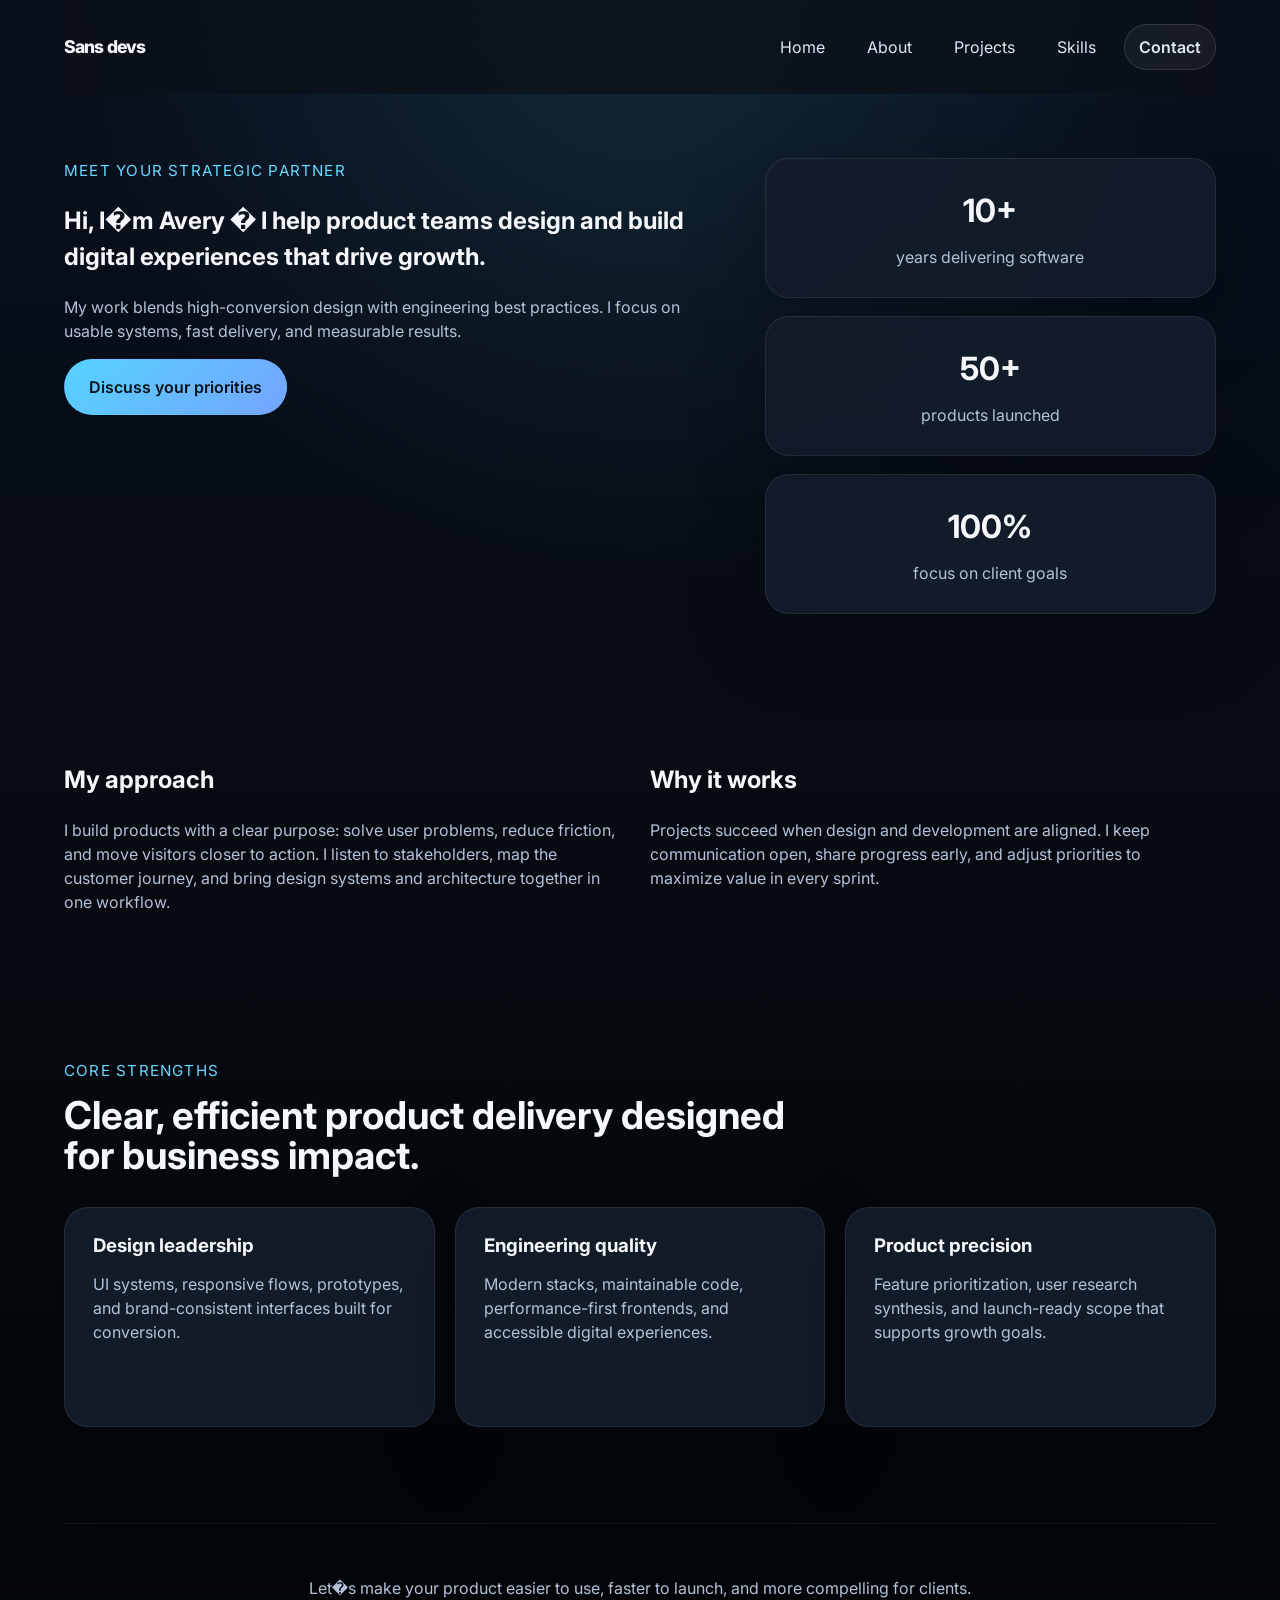
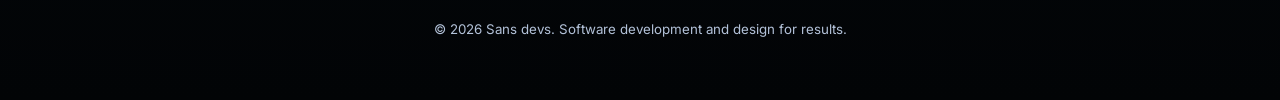
==== about.html @ 4b140a2c "portfolio website" ====
<!DOCTYPE html>
<html lang="en">
<head>
  <meta charset="UTF-8" />
  <meta name="viewport" content="width=device-width, initial-scale=1.0" />
  <title>About | Senior Software Developer & Designer</title>
  <meta name="description" content="About Sans devs, a senior software developer and designer who builds scalable web products and customer-focused digital experiences." />
  <link rel="preconnect" href="https://fonts.googleapis.com" />
  <link rel="preconnect" href="https://fonts.gstatic.com" crossorigin />
  <link href="https://fonts.googleapis.com/css2?family=Inter:wght@400;500;600;700;800&display=swap" rel="stylesheet" />
  <link rel="stylesheet" href="css/main.css" />
</head>
<body>
  <div class="site-shell">
    <header class="site-header">
      <a class="brand" href="index.html">Sans devs</a>
      <button class="nav-toggle" aria-label="Toggle navigation">Menu</button>
      <nav class="site-nav">
        <a href="index.html">Home</a>
        <a href="about.html">About</a>
        <a href="projects.html">Projects</a>
        <a href="skills.html">Skills</a>
        <a href="contact.html" class="button button-secondary">Contact</a>
      </nav>
    </header>

    <main>
      <section class="section about-hero">
        <div>
          <span class="eyebrow">Meet your strategic partner</span>
          <h1>Hi, I�m Avery � I help product teams design and build digital experiences that drive growth.</h1>
          <p>My work blends high-conversion design with engineering best practices. I focus on usable systems, fast delivery, and measurable results.</p>
          <a class="button button-primary" href="contact.html">Discuss your priorities</a>
        </div>
        <div class="about-stats">
          <div>
            <strong>10+</strong>
            <span>years delivering software</span>
          </div>
          <div>
            <strong>50+</strong>
            <span>products launched</span>
          </div>
          <div>
            <strong>100%</strong>
            <span>focus on client goals</span>
          </div>
        </div>
      </section>

      <section class="section narrative">
        <div class="grid grid-2">
          <article>
            <h2>My approach</h2>
            <p>I build products with a clear purpose: solve user problems, reduce friction, and move visitors closer to action. I listen to stakeholders, map the customer journey, and bring design systems and architecture together in one workflow.</p>
          </article>
          <article>
            <h2>Why it works</h2>
            <p>Projects succeed when design and development are aligned. I keep communication open, share progress early, and adjust priorities to maximize value in every sprint.</p>
          </article>
        </div>
      </section>

      <section class="section values">
        <div class="section-heading">
          <span class="eyebrow">Core strengths</span>
          <h2>Clear, efficient product delivery designed for business impact.</h2>
        </div>
        <div class="grid grid-3">
          <article class="value-card">
            <h3>Design leadership</h3>
            <p>UI systems, responsive flows, prototypes, and brand-consistent interfaces built for conversion.</p>
          </article>
          <article class="value-card">
            <h3>Engineering quality</h3>
            <p>Modern stacks, maintainable code, performance-first frontends, and accessible digital experiences.</p>
          </article>
          <article class="value-card">
            <h3>Product precision</h3>
            <p>Feature prioritization, user research synthesis, and launch-ready scope that supports growth goals.</p>
          </article>
        </div>
      </section>
    </main>

    <footer class="site-footer">
      <p>Let�s make your product easier to use, faster to launch, and more compelling for clients.</p>
      <small>&copy; 2026 Sans devs. Software development and design for results.</small>
    </footer>
  </div>
  <script src="js/script.js"></script>
</body>
</html>
---- css/main.css ----
* {
  box-sizing: border-box;
}

html {
  scroll-behavior: smooth;
}

body {
  margin: 0;
  min-height: 100vh;
  background: radial-gradient(circle at top, rgba(107, 215, 255, 0.12), transparent 32%), linear-gradient(180deg, #07101d 0%, #070b12 45%, #020406 100%);
}

img,
svg {
  max-width: 100%;
}

a {
  color: inherit;
  text-decoration: none;
}

button,
input,
textarea {
  font: inherit;
}

button {
  cursor: pointer;
}

html {
  font-family: "Inter", system-ui, sans-serif;
  font-size: 16px;
  line-height: 1.5;
  color: #f5f7fb;
  color-scheme: dark;
}

.hero-copy h1,
.page-hero h1,
.section-heading h2,
.project-case h2,
.service-card h3,
.value-card h3,
.skill-card h3 {
  line-height: 1.05;
}

.hero-copy h1,
.page-hero h1 {
  font-size: clamp(2.5rem, 5vw, 4rem);
  margin: 18px 0 20px;
}

.hero-copy p,
.section h2 + p,
.section p,
.project-case p,
.value-card p,
.skill-card p {
  color: #b3c2d9;
  max-width: 64ch;
}

.eyebrow {
  display: inline-flex;
  align-items: center;
  gap: 0.5rem;
  color: #6bd7ff;
  font-size: 0.95rem;
  letter-spacing: 0.08em;
  text-transform: uppercase;
}

.section-heading h2 {
  font-size: clamp(2rem, 3vw, 2.8rem);
  margin: 12px 0 0;
}

.highlight-copy h2 {
  font-size: clamp(2.1rem, 4vw, 3rem);
  margin: 0 0 18px;
}

.project-card h3,
.project-case .case-meta h2 {
  font-size: 1.4rem;
}

.about-stats strong {
  display: block;
  font-size: 2rem;
  margin-bottom: 10px;
}

.skill-list {
  margin-top: 18px;
  color: #6bd7ff;
  font-size: 0.95rem;
}

.site-shell {
  max-width: 1200px;
  margin: 0 auto;
  padding: 0 24px 48px;
}

.site-header {
  display: flex;
  align-items: center;
  justify-content: space-between;
  gap: 16px;
  padding: 24px 0;
  position: sticky;
  top: 0;
  z-index: 20;
  backdrop-filter: blur(18px);
  background: rgba(11, 16, 24, 0.82);
}

.brand {
  font-weight: 800;
  letter-spacing: -0.05em;
  font-size: 1.1rem;
}

.site-nav {
  display: flex;
  flex-wrap: wrap;
  gap: 14px;
  align-items: center;
}

.nav-toggle {
  display: none;
  border: 1px solid rgba(255, 255, 255, 0.08);
  background: rgba(255, 255, 255, 0.04);
  color: #f5f7fb;
  padding: 0.8rem 1rem;
  border-radius: 999px;
}

.site-nav a {
  color: #dfe8f4;
  padding: 10px 14px;
  border-radius: 999px;
  transition: background 180ms ease, color 180ms ease;
}

.site-nav a:hover,
.site-nav a:focus-visible {
  background: rgba(107, 215, 255, 0.13);
  color: #ffffff;
}

@media (max-width: 768px) {
  .nav-toggle {
    display: inline-flex;
  }
  .site-nav {
    position: absolute;
    top: 100%;
    right: 24px;
    background: rgba(11, 16, 24, 0.95);
    border: 1px solid rgba(255, 255, 255, 0.08);
    border-radius: 12px;
    flex-direction: column;
    padding: 16px;
    display: none;
  }
  .site-nav.active {
    display: flex;
  }
}
@media (max-width: 720px) {
  .site-shell {
    padding: 0 18px 36px;
  }
  .site-header {
    flex-wrap: wrap;
    justify-content: space-between;
  }
  .nav-toggle {
    display: inline-flex;
  }
  .site-nav {
    width: 100%;
    display: none;
    flex-direction: column;
    padding-top: 16px;
  }
  .site-nav.open {
    display: flex;
  }
  .hero-copy h1,
  .page-hero h1,
  .highlight-copy h2,
  .section-heading h2 {
    font-size: clamp(2rem, 7vw, 2.5rem);
  }
  .button {
    width: 50%;
  }
}
.metrics-list,
.grid-3,
.grid-2,
.project-list,
.contact-grid {
  display: grid;
  gap: 20px;
}

.metrics-list {
  grid-template-columns: repeat(3, minmax(120px, 1fr));
}

.metrics-list li,
.skills-grid li,
.project-case ul {
  list-style: none;
  color: #b3c2d9;
}

.metrics-list li {
  font-size: 0.98rem;
  line-height: 1.6;
}

.metrics-list strong {
  display: block;
  color: #ffffff;
  font-size: 1.6rem;
  margin-bottom: 6px;
}

.grid-3 {
  grid-template-columns: repeat(3, minmax(0, 1fr));
}

.grid-2 {
  grid-template-columns: repeat(2, minmax(0, 1fr));
}

.section-heading {
  max-width: 760px;
  margin-bottom: 32px;
}

.highlight {
  background: linear-gradient(135deg, rgba(57, 120, 255, 0.14), rgba(9, 18, 26, 0.98));
  border: 1px solid rgba(255, 255, 255, 0.08);
  border-radius: 32px;
  padding: 52px;
}

.contact-form-section {
  padding-top: 0;
}

.contact-grid {
  align-items: start;
}

.contact-form {
  display: grid;
  gap: 18px;
}

.contact-form label {
  display: grid;
  gap: 8px;
  color: #d8e2f2;
}

.contact-form input,
.contact-form textarea {
  width: 100%;
  border: 1px solid rgba(255, 255, 255, 0.08);
  border-radius: 18px;
  background: rgba(255, 255, 255, 0.04);
  color: #f5f7fb;
  padding: 14px 16px;
  min-height: 48px;
}

.contact-form textarea {
  resize: vertical;
}

.contact-details {
  display: grid;
  gap: 20px;
  margin-top: 30px;
}

.contact-details strong {
  display: block;
  margin-bottom: 6px;
}

.form-status {
  color: #6bd7ff;
  min-height: 1.25rem;
}

.section {
  padding: 64px 0;
}

.section-hero,
.page-hero {
  display: grid;
  gap: 32px;
  align-items: start;
  padding-top: 48px;
}

.section-hero {
  grid-template-columns: minmax(0, 1.3fr) minmax(320px, 0.9fr);
}

.hero-actions {
  display: flex;
  flex-wrap: wrap;
  gap: 16px;
  margin-top: 28px;
}

.hero-panel {
  display: grid;
  gap: 24px;
}

.about-hero {
  display: grid;
  gap: 24px;
  grid-template-columns: minmax(0, 1.2fr) minmax(240px, 0.8fr);
}

.about-stats {
  display: grid;
  gap: 18px;
}

.about-stats > div {
  text-align: center;
}

.about-stats span {
  display: block;
  color: #b3c2d9;
}

.narrative p {
  margin-top: 12px;
}

.page-hero {
  padding-top: 18px;
}

.card {
  background-color: rgba(19, 29, 43, 0.95);
  border-radius: 12px;
  box-shadow: 0 4px 12px rgba(0, 0, 0, 0.1);
  overflow: hidden;
  transition: transform 180ms ease, box-shadow 180ms ease;
}
.card:hover, .card:focus-within {
  transform: translateY(-4px);
  box-shadow: 0 8px 24px rgba(0, 0, 0, 0.15);
}
.card .card-image {
  width: 100%;
  height: auto;
  display: block;
  object-fit: cover;
  aspect-ratio: 16/9;
}
.card .card-content {
  padding: 16px;
}
.card .card-content .card-title {
  font-size: 1.25rem;
  font-weight: 600;
  color: #f5f7fb;
  margin-bottom: 8px;
}
.card .card-content .card-description {
  font-size: 1rem;
  color: #b3c2d9;
  line-height: 1.5;
}

.panel-card,
.service-card,
.project-card,
.value-card,
.skill-card,
.project-case,
.contact-form,
.contact-details > div,
.about-stats > div {
  background: rgba(19, 29, 43, 0.95);
  border: 1px solid rgba(255, 255, 255, 0.08);
  box-shadow: 0 24px 80px rgba(0, 0, 0, 0.22);
  border-radius: 24px;
  padding: 28px;
}

.panel-card h2,
.service-card h3,
.project-card h3,
.value-card h3,
.skill-card h3,
.project-case h2 {
  margin: 0 0 14px;
}

@media (max-width: 900px) {
  .section-hero,
  .about-hero,
  .grid-3,
  .grid-2,
  .contact-grid {
    grid-template-columns: 1fr;
  }
  .hero-panel,
  .panel-card,
  .service-card,
  .project-card,
  .value-card,
  .skill-card,
  .project-case,
  .contact-form,
  .contact-details > div {
    border-radius: 20px;
  }
}
.project-card,
.project-case,
.value-card,
.skill-card {
  min-height: 220px;
}

.project-case ul {
  margin: 16px 0 0;
  padding-left: 20px;
}

.project-case ul li {
  margin-bottom: 10px;
}

.project-case .case-meta span {
  display: block;
  color: #6bd7ff;
  font-size: 0.92rem;
  margin-bottom: 10px;
}

.button {
  display: inline-flex;
  align-items: center;
  justify-content: center;
  border: 1px solid transparent;
  border-radius: 999px;
  padding: 0.95rem 1.5rem;
  font-weight: 600;
  transition: transform 160ms ease, background 180ms ease, border-color 180ms ease;
}

.button:hover,
.button:focus-visible {
  transform: translateY(-1px);
}

.button-primary {
  background: linear-gradient(135deg, #55d3ff 0%, #75a4ff 100%);
  color: #09121a;
}

.button-secondary {
  background: rgba(255, 255, 255, 0.05);
  border-color: rgba(255, 255, 255, 0.12);
  color: #f5f7fb;
}

.button-secondary:hover,
.button-secondary:focus-visible {
  background: rgba(255, 255, 255, 0.1);
  border-color: rgba(255, 255, 255, 0.2);
}

.footer {
  text-align: center;
  padding: 24px 0;
  color: #b3c2d9;
  font-size: 0.875rem;
}

.site-footer {
  margin-top: 32px;
  padding: 36px 0 12px;
  text-align: center;
  color: #b3c2d9;
  border-top: 1px solid rgba(255, 255, 255, 0.06);
}

.site-footer a {
  color: #6bd7ff;
}

.site-footer a:hover,
.site-footer a:focus-visible {
  text-decoration: underline;
}

/*# sourceMappingURL=main.css.map */
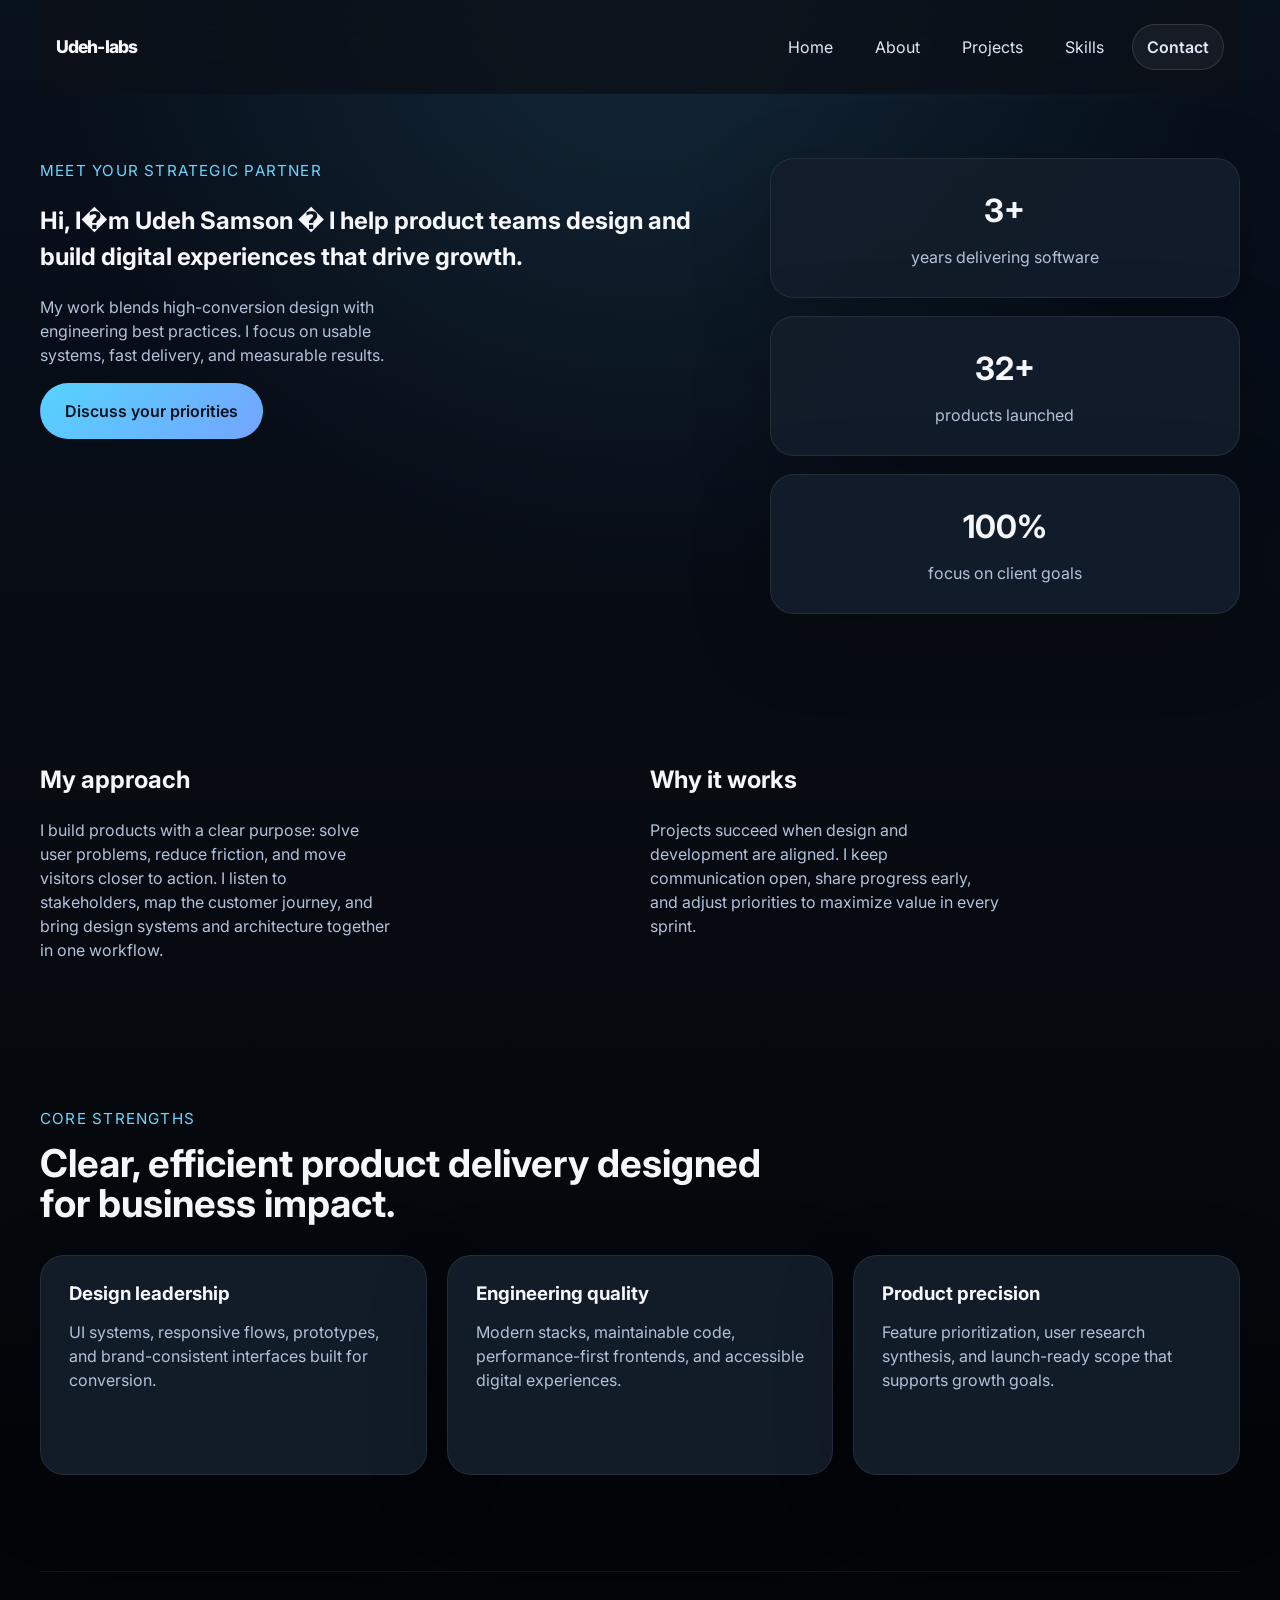
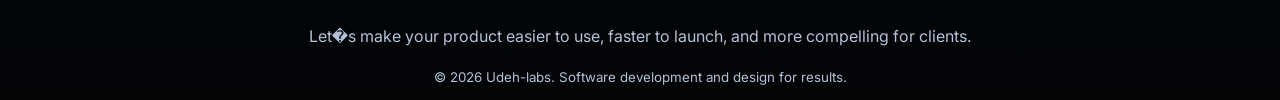
==== commit 6d88bc81: "Update portfolio content and styling" ====
--- a/about.html
+++ b/about.html
@@ -4,7 +4,7 @@
   <meta charset="UTF-8" />
   <meta name="viewport" content="width=device-width, initial-scale=1.0" />
   <title>About | Senior Software Developer & Designer</title>
-  <meta name="description" content="About Sans devs, a senior software developer and designer who builds scalable web products and customer-focused digital experiences." />
+  <meta name="description" content="About Udeh-labs, a senior software developer and designer who builds scalable web products and customer-focused digital experiences." />
   <link rel="preconnect" href="https://fonts.googleapis.com" />
   <link rel="preconnect" href="https://fonts.gstatic.com" crossorigin />
   <link href="https://fonts.googleapis.com/css2?family=Inter:wght@400;500;600;700;800&display=swap" rel="stylesheet" />
@@ -13,7 +13,7 @@
 <body>
   <div class="site-shell">
     <header class="site-header">
-      <a class="brand" href="index.html">Sans devs</a>
+      <a class="brand" href="index.html">Udeh-labs</a>
       <button class="nav-toggle" aria-label="Toggle navigation">Menu</button>
       <nav class="site-nav">
         <a href="index.html">Home</a>
@@ -28,17 +28,17 @@
       <section class="section about-hero">
         <div>
           <span class="eyebrow">Meet your strategic partner</span>
-          <h1>Hi, I�m Avery � I help product teams design and build digital experiences that drive growth.</h1>
+          <h1>Hi, I�m Udeh Samson � I help product teams design and build digital experiences that drive growth.</h1>
           <p>My work blends high-conversion design with engineering best practices. I focus on usable systems, fast delivery, and measurable results.</p>
           <a class="button button-primary" href="contact.html">Discuss your priorities</a>
         </div>
         <div class="about-stats">
           <div>
-            <strong>10+</strong>
+            <strong>3+</strong>
             <span>years delivering software</span>
           </div>
           <div>
-            <strong>50+</strong>
+            <strong>32+</strong>
             <span>products launched</span>
           </div>
           <div>
@@ -85,7 +85,7 @@
 
     <footer class="site-footer">
       <p>Let�s make your product easier to use, faster to launch, and more compelling for clients.</p>
-      <small>&copy; 2026 Sans devs. Software development and design for results.</small>
+      <small>&copy; 2026 Udeh-labs. Software development and design for results.</small>
     </footer>
   </div>
   <script src="js/script.js"></script>
--- a/css/main.css
+++ b/css/main.css
@@ -8,7 +8,6 @@
 
 body {
   margin: 0;
-  min-height: 100vh;
   background: radial-gradient(circle at top, rgba(107, 215, 255, 0.12), transparent 32%), linear-gradient(180deg, #07101d 0%, #070b12 45%, #020406 100%);
 }
 
@@ -52,7 +51,7 @@
 
 .hero-copy h1,
 .page-hero h1 {
-  font-size: clamp(2.5rem, 5vw, 4rem);
+  font-size: clamp(2.1rem, 5vw, 4rem);
   margin: 18px 0 20px;
 }
 
@@ -63,7 +62,7 @@
 .value-card p,
 .skill-card p {
   color: #b3c2d9;
-  max-width: 64ch;
+  max-width: 35ch;
 }
 
 .eyebrow {
@@ -106,7 +105,6 @@
 .site-shell {
   max-width: 1200px;
   margin: 0 auto;
-  padding: 0 24px 48px;
 }
 
 .site-header {
@@ -114,10 +112,12 @@
   align-items: center;
   justify-content: space-between;
   gap: 16px;
-  padding: 24px 0;
+  border-bottom-left-radius: 16px;
+  border-bottom-right-radius: 16px;
+  padding: 24px 16px;
+  top: 0;
   position: sticky;
-  top: 0;
-  z-index: 20;
+  z-index: 999999;
   backdrop-filter: blur(18px);
   background: rgba(11, 16, 24, 0.82);
 }
@@ -203,7 +203,7 @@
     font-size: clamp(2rem, 7vw, 2.5rem);
   }
   .button {
-    width: 50%;
+    width: 100%;
   }
 }
 .metrics-list,
@@ -315,13 +315,14 @@
 .section-hero,
 .page-hero {
   display: grid;
-  gap: 32px;
+  gap: 30px;
   align-items: start;
   padding-top: 48px;
 }
 
 .section-hero {
-  grid-template-columns: minmax(0, 1.3fr) minmax(320px, 0.9fr);
+  margin-left: 0;
+  grid-template-columns: minmax(0, 1.3fr) minmax(310px, 0.9fr);
 }
 
 .hero-actions {
@@ -333,7 +334,7 @@
 
 .hero-panel {
   display: grid;
-  gap: 24px;
+  gap: 20px;
 }
 
 .about-hero {
